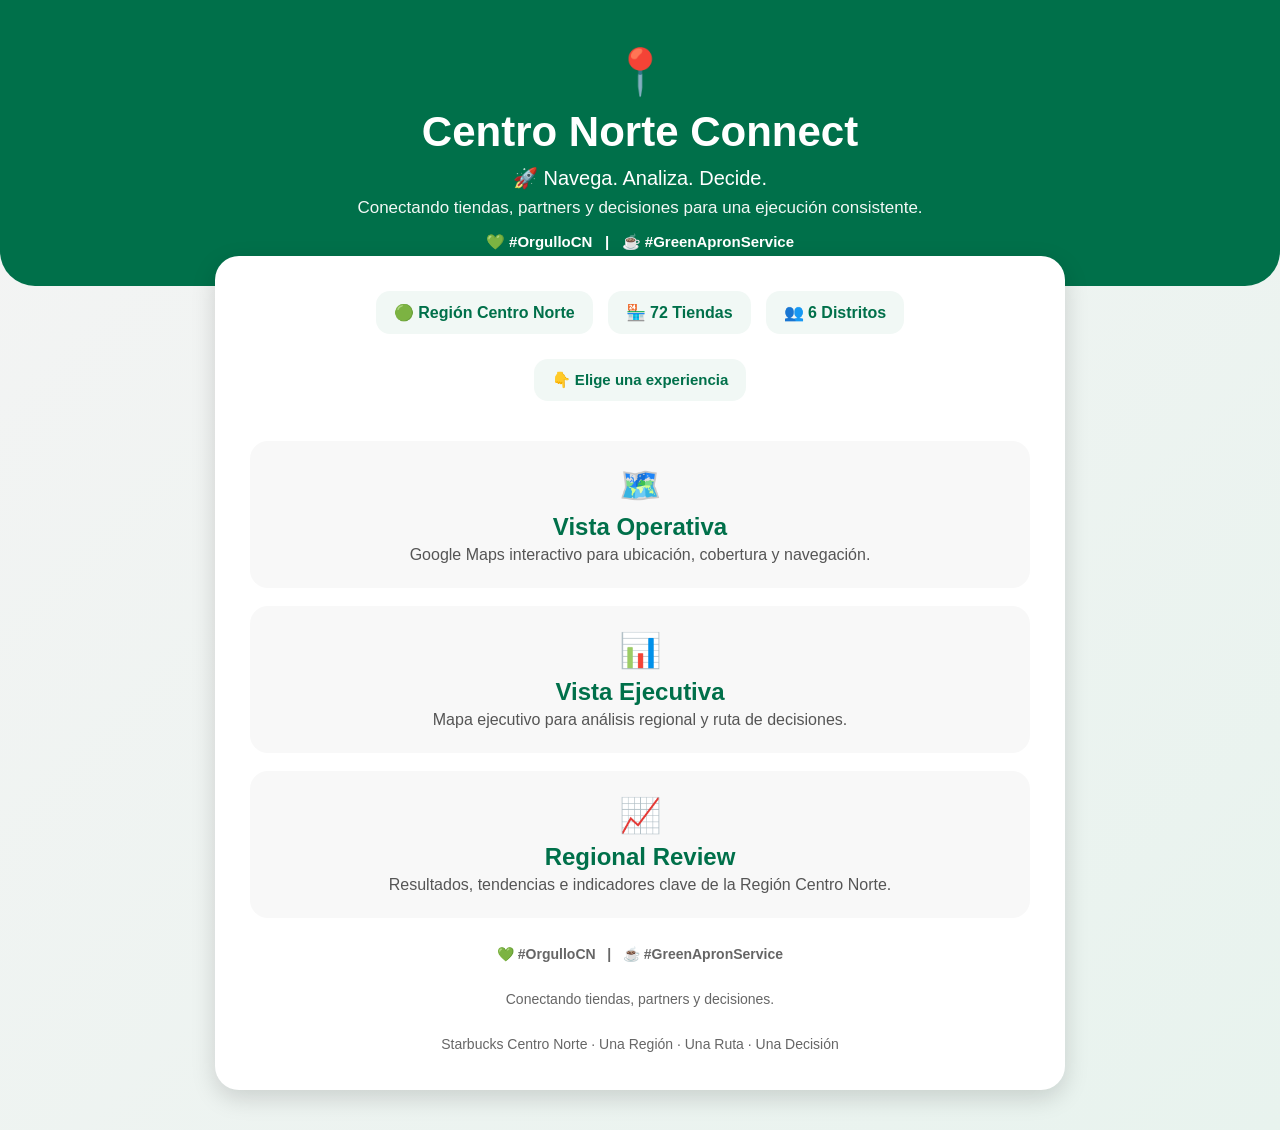
==== index.html @ 63fa93b9 "Update index.html" ====
<!DOCTYPE html>
<html lang="es">
<head>
<meta charset="utf-8">
<meta name="viewport" content="width=device-width, initial-scale=1">

<title>Centro Norte Connect</title>

<link rel="icon" type="image/png" href="icono-centro-norte.png">
<link rel="apple-touch-icon" href="icono-centro-norte.png">
<link rel="manifest" href="manifest.json">

<meta name="theme-color" content="#00704A">
<meta name="application-name" content="Centro Norte Connect">
<meta name="apple-mobile-web-app-capable" content="yes">
<meta name="apple-mobile-web-app-title" content="Centro Norte Connect">
<meta name="apple-mobile-web-app-status-bar-style" content="default">
<meta name="mobile-web-app-capable" content="yes">
<meta name="description" content="Centro Norte Connect: acceso rápido a vista operativa y ejecutiva de la Región Centro Norte.">

<style>
body{
    margin:0;
    font-family: Arial, sans-serif;
    background:linear-gradient(135deg,#f4f4f4,#e8f3ee);
    text-align:center;
    color:#1e1e1e;
}

.hero{
    background:#00704A;
    color:white;
    padding:45px 20px 35px;
    border-bottom-left-radius:35px;
    border-bottom-right-radius:35px;
}

.hero h1{
    font-size:42px;
    margin:10px 0;
}

.hero p{
    font-size:20px;
    margin:8px 0;
}

.tagline{
    font-size:17px;
    opacity:.95;
}

.hashtags{
    margin-top:15px;
    font-size:15px;
    font-weight:bold;
}

.container{
    max-width:850px;
    margin:-30px auto 40px;
    padding:0 20px;
}

.card{
    background:white;
    padding:35px;
    border-radius:24px;
    box-shadow:0 8px 25px rgba(0,0,0,.15);
}

.kpis{
    display:flex;
    justify-content:center;
    gap:15px;
    flex-wrap:wrap;
    margin-bottom:25px;
}

.kpi{
    .periodo{
    display:inline-block;
    background:#eef7f3;
    color:#00704A;
    padding:10px 20px;
    border-radius:20px;
    margin:10px 0 25px;
    font-size:14px;
    font-weight:600;
    border:1px solid #d7ebe2;
}
    background:#f1f8f5;
    color:#00704A;
    padding:12px 18px;
    border-radius:14px;
    font-weight:bold;
}

.instruccion{
    background:#f1f8f5;
    color:#00704A;
    padding:12px 18px;
    border-radius:14px;
    margin-bottom:22px;
    font-size:15px;
    font-weight:600;
    display:inline-block;
}

.option{
    display:block;
    text-decoration:none;
    color:#1e1e1e;
    background:#f8f8f8;
    margin:18px 0;
    padding:22px;
    border-radius:18px;
    border:2px solid transparent;
    transition:.2s;
}

.option:hover{
    border-color:#00704A;
    transform:scale(1.02);
}

.icon{
    font-size:34px;
}

.option h2{
    margin:8px 0 5px;
    color:#00704A;
    font-size:24px;
}

.option p{
    margin:0;
    font-size:16px;
    color:#555;
}

.footer{
    margin-top:25px;
    font-size:14px;
    color:#666;
    line-height:1.6;
}

@media(max-width:600px){

    .hero h1{
        font-size:32px;
    }

    .card{
        padding:25px 18px;
    }

    .instruccion{
        font-size:14px;
    }

}
</style>
</head>

<body>

<div class="hero">

    <div style="font-size:45px;">📍</div>

    <h1>Centro Norte Connect</h1>

    <p>🚀 Navega. Analiza. Decide.</p>

    <div class="tagline">
        Conectando tiendas, partners y decisiones para una ejecución consistente.
    </div>

    <div class="hashtags">
        💚 #OrgulloCN &nbsp;&nbsp;|&nbsp;&nbsp; ☕ #GreenApronService
    </div>

</div>

<div class="container">

    <div class="card">

        <div class="kpis">
            <div class="kpi">🟢 Región Centro Norte</div>
            <div class="kpi">🏪 72 Tiendas</div>
            <div class="kpi">👥 6 Distritos</div>
        </div>

        <div class="instruccion">
            👇 Elige una experiencia
        </div>

        <a class="option"
           href="https://www.google.com/maps/d/viewer?mid=1qJtSehevuovcJfWayveTAnfQ9rFEdVM&ll=19.55483070376722%2C-99.17139930825385&z=11">

            <div class="icon">🗺️</div>

            <h2>Vista Operativa</h2>

            <p>
                Google Maps interactivo para ubicación, cobertura y navegación.
            </p>

        </a>

        <a class="option"
           href="https://enriquecesar.github.io/Mapa_CentroNorte/">

            <div class="icon">📊</div>

            <h2>Vista Ejecutiva</h2>

            <p>
                Mapa ejecutivo para análisis regional y ruta de decisiones.
            </p>

        </a>
 <a class="option"
    href="regional-review.html">

        <div class="icon">📈</div>

        <h2>Regional Review</h2>

        <p>
            Resultados, tendencias e indicadores clave de la Región Centro Norte.
        </p>

    </a>
        <div class="footer">

            <strong>
                💚 #OrgulloCN &nbsp;&nbsp;|&nbsp;&nbsp; ☕ #GreenApronService
            </strong>

            <br><br>

            Conectando tiendas, partners y decisiones.

            <br><br>

            Starbucks Centro Norte · Una Región · Una Ruta · Una Decisión

        </div>

    </div>

</div>

</body>
</html>
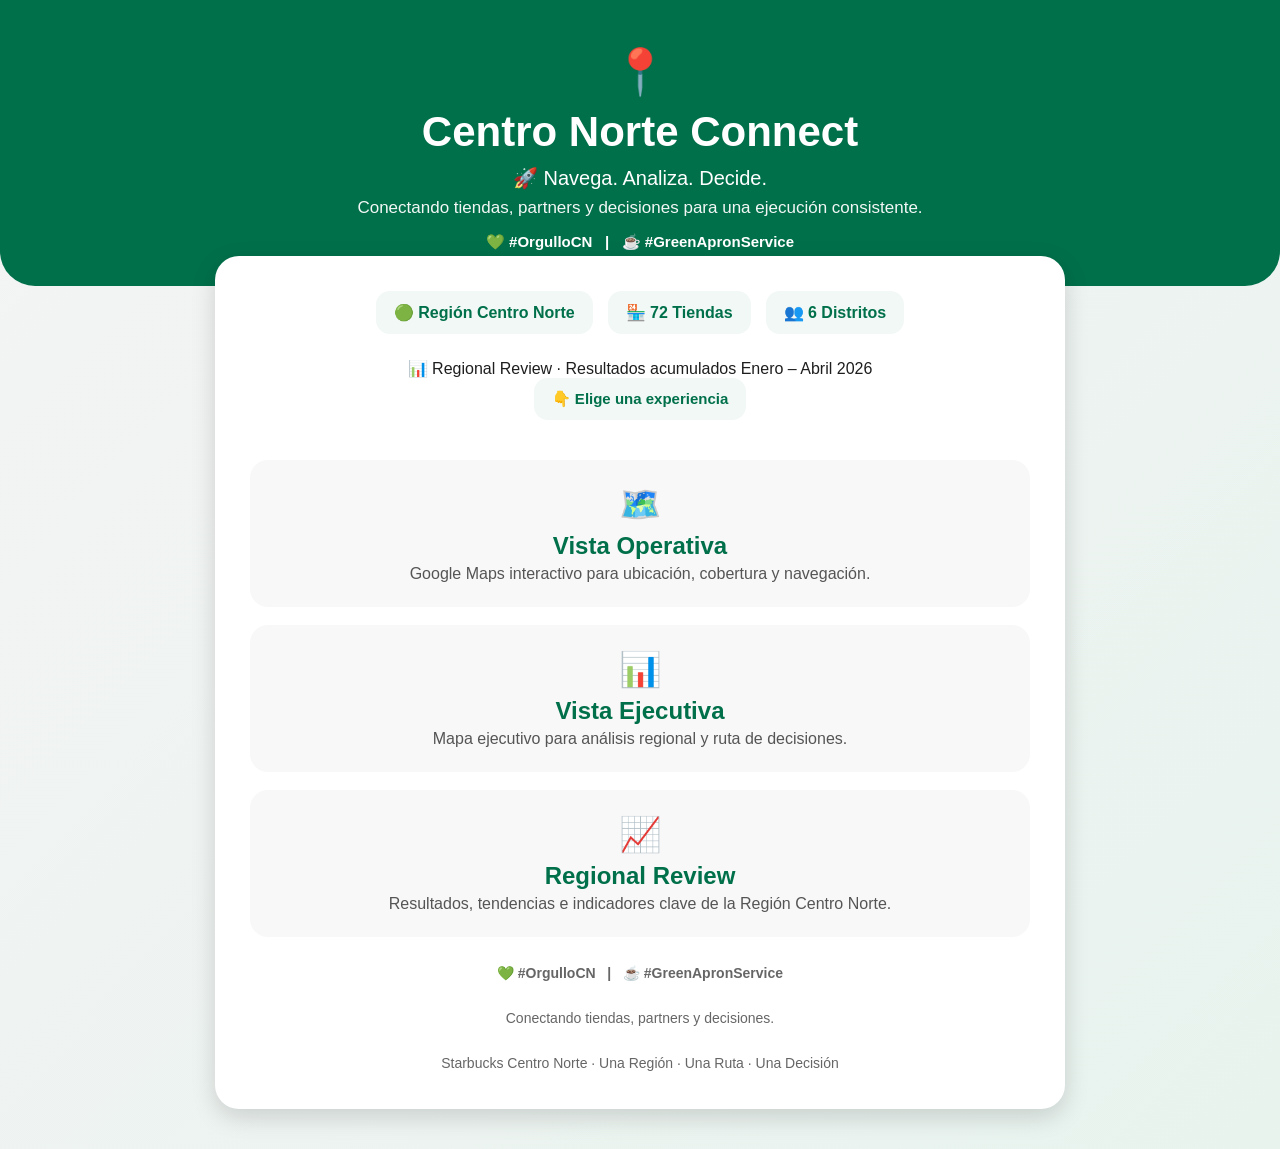
==== commit 20d60986: "Refactor index.html structure and styles" ====
--- a/index.html
+++ b/index.html
@@ -194,7 +194,11 @@
             <div class="kpi">🏪 72 Tiendas</div>
             <div class="kpi">👥 6 Distritos</div>
         </div>
-
+<div class="periodo">
+    📊 Regional Review · Resultados acumulados Enero – Abril 2026
+</div>
+
+<div class="grid">
         <div class="instruccion">
             👇 Elige una experiencia
         </div>
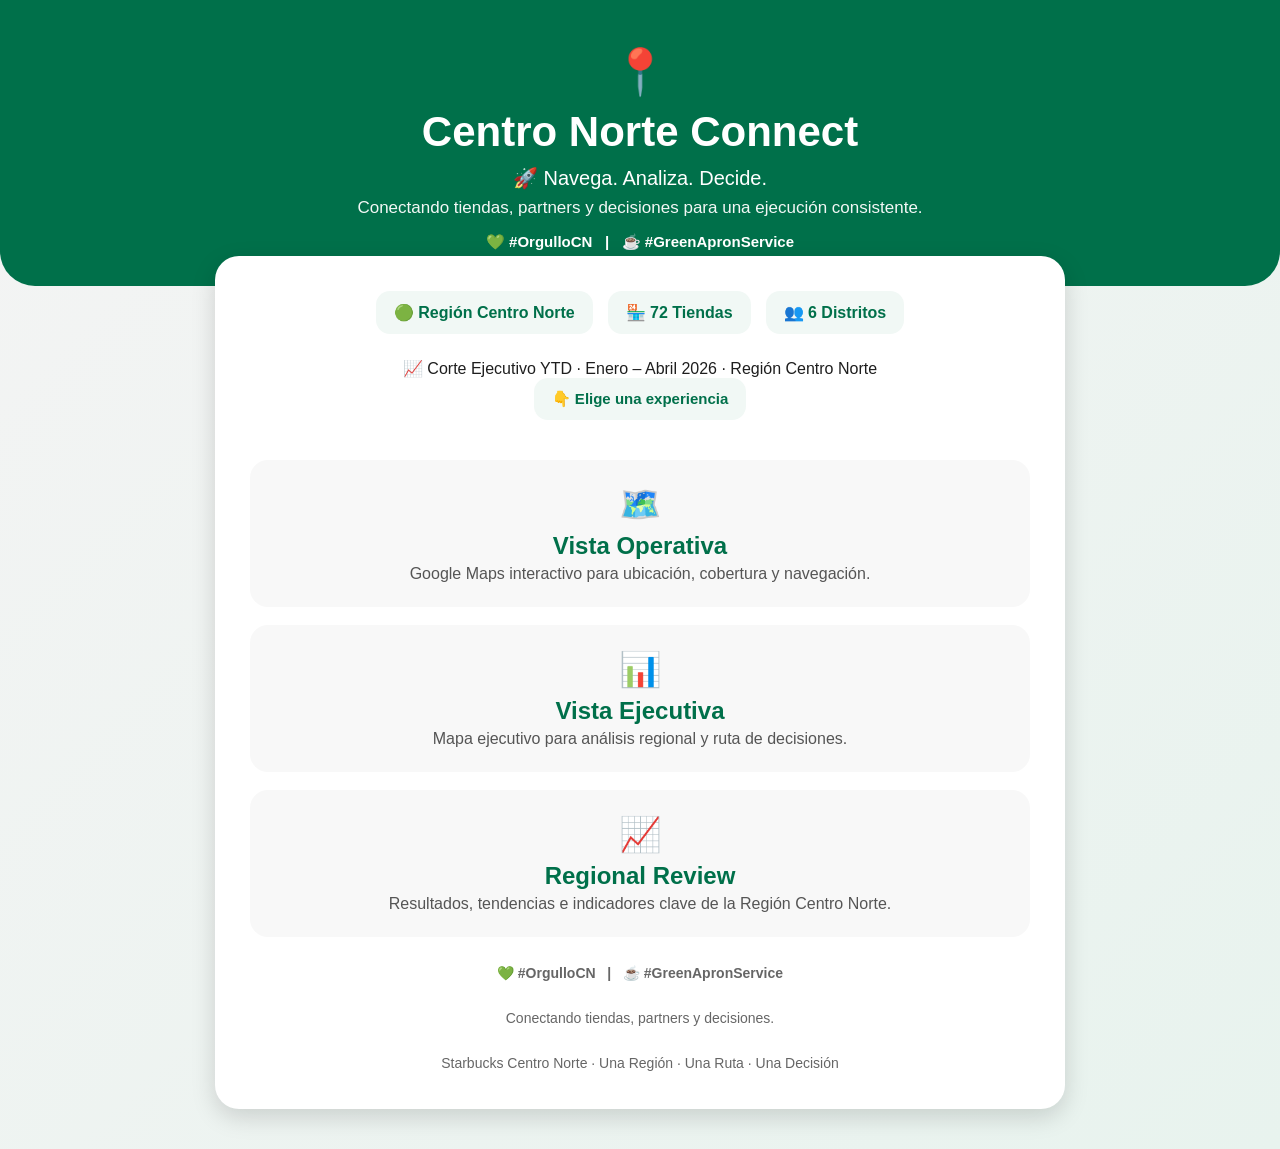
==== commit 582cc6ed: "Update index.html" ====
--- a/index.html
+++ b/index.html
@@ -195,7 +195,7 @@
             <div class="kpi">👥 6 Distritos</div>
         </div>
 <div class="periodo">
-    📊 Regional Review · Resultados acumulados Enero – Abril 2026
+📈 Corte Ejecutivo YTD · Enero – Abril 2026 · Región Centro Norte
 </div>
 
 <div class="grid">
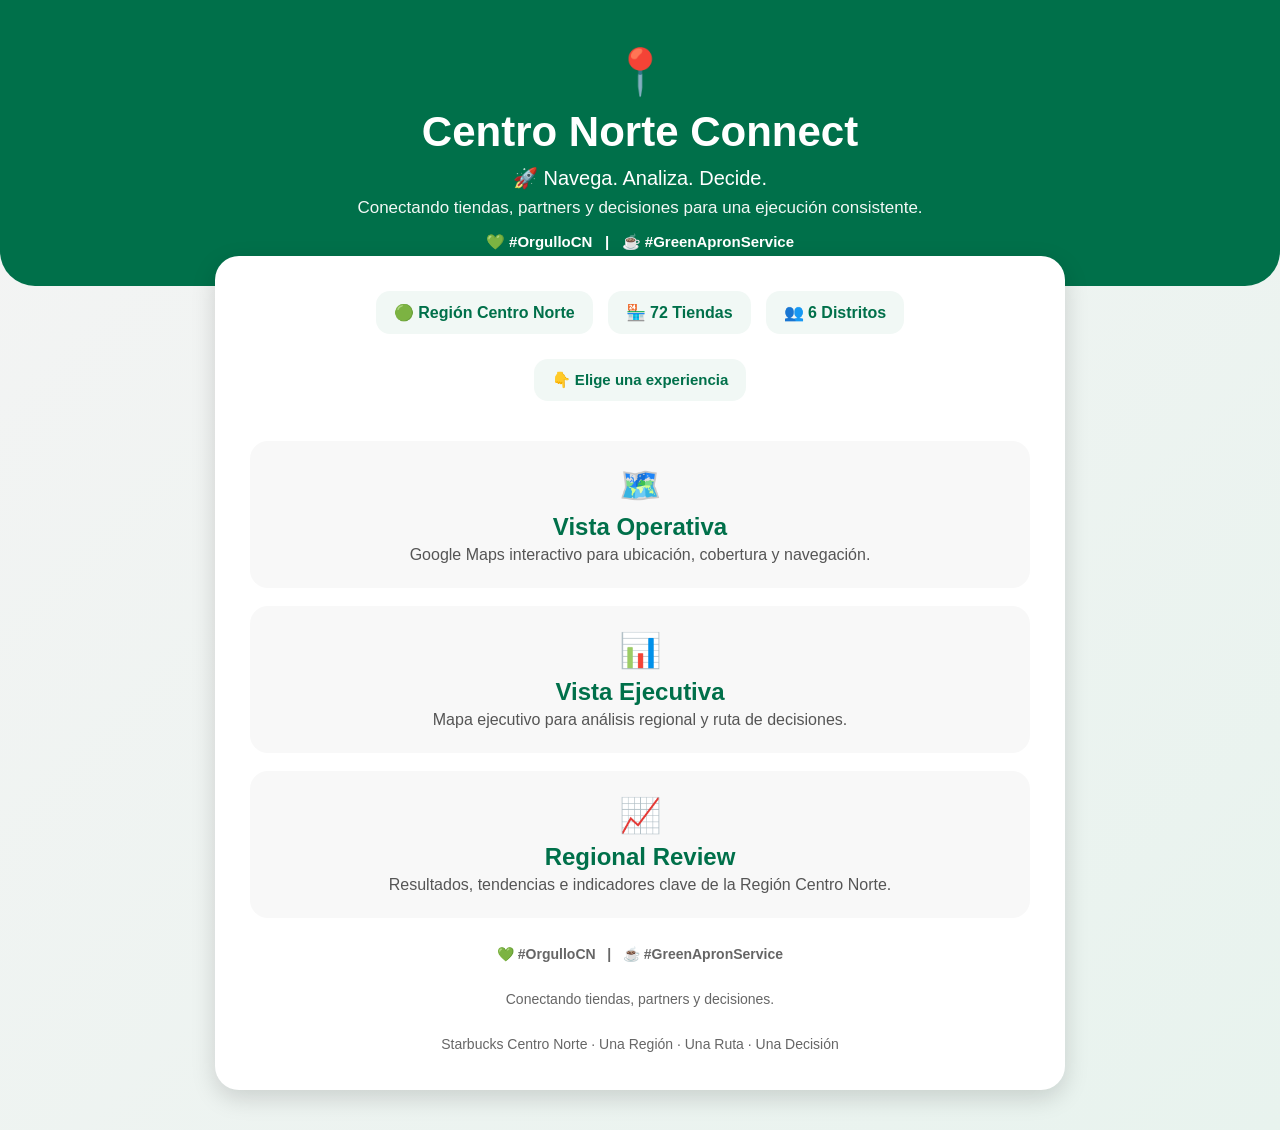
==== commit 7c457026: "Refactor index.html structure and styles" ====
--- a/index.html
+++ b/index.html
@@ -78,17 +78,6 @@
 }
 
 .kpi{
-    .periodo{
-    display:inline-block;
-    background:#eef7f3;
-    color:#00704A;
-    padding:10px 20px;
-    border-radius:20px;
-    margin:10px 0 25px;
-    font-size:14px;
-    font-weight:600;
-    border:1px solid #d7ebe2;
-}
     background:#f1f8f5;
     color:#00704A;
     padding:12px 18px;
@@ -194,11 +183,7 @@
             <div class="kpi">🏪 72 Tiendas</div>
             <div class="kpi">👥 6 Distritos</div>
         </div>
-<div class="periodo">
-📈 Corte Ejecutivo YTD · Enero – Abril 2026 · Región Centro Norte
-</div>
-
-<div class="grid">
+
         <div class="instruccion">
             👇 Elige una experiencia
         </div>
@@ -228,18 +213,20 @@
             </p>
 
         </a>
- <a class="option"
-    href="regional-review.html">
-
-        <div class="icon">📈</div>
-
-        <h2>Regional Review</h2>
-
-        <p>
-            Resultados, tendencias e indicadores clave de la Región Centro Norte.
-        </p>
-
-    </a>
+
+        <a class="option"
+           href="regional-review.html">
+
+            <div class="icon">📈</div>
+
+            <h2>Regional Review</h2>
+
+            <p>
+                Resultados, tendencias e indicadores clave de la Región Centro Norte.
+            </p>
+
+        </a>
+
         <div class="footer">
 
             <strong>
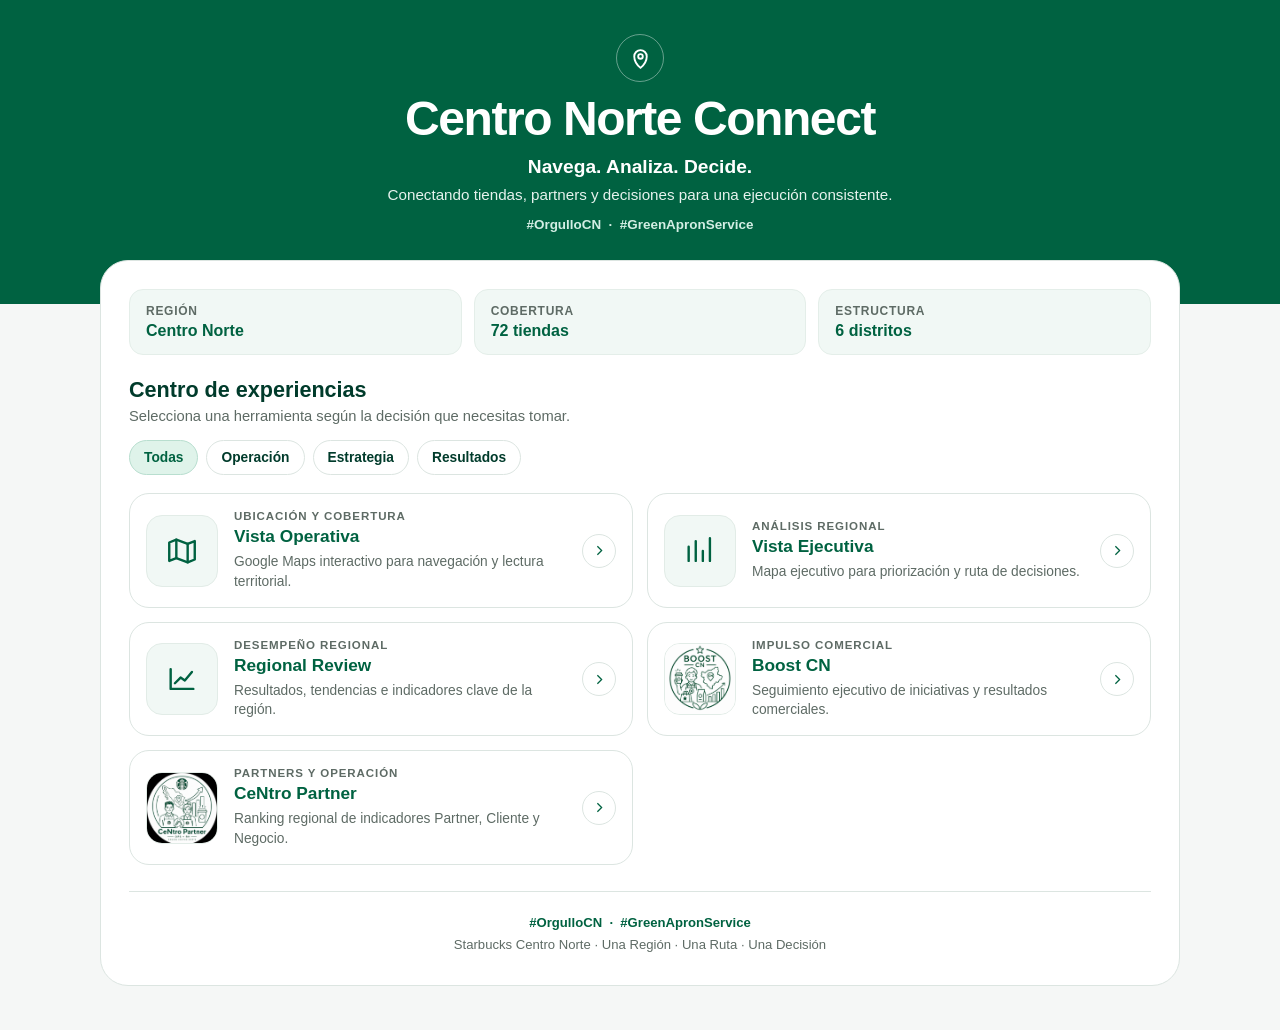
==== commit 7c6a3407: "Add files via upload" ====
--- a/index.html
+++ b/index.html
@@ -1,251 +1,199 @@
-<!DOCTYPE html>
-<html lang="es">
-<head>
-<meta charset="utf-8">
-<meta name="viewport" content="width=device-width, initial-scale=1">
-
-<title>Centro Norte Connect</title>
-
-<link rel="icon" type="image/png" href="icono-centro-norte.png">
-<link rel="apple-touch-icon" href="icono-centro-norte.png">
-<link rel="manifest" href="manifest.json">
-
-<meta name="theme-color" content="#00704A">
-<meta name="application-name" content="Centro Norte Connect">
-<meta name="apple-mobile-web-app-capable" content="yes">
-<meta name="apple-mobile-web-app-title" content="Centro Norte Connect">
-<meta name="apple-mobile-web-app-status-bar-style" content="default">
-<meta name="mobile-web-app-capable" content="yes">
-<meta name="description" content="Centro Norte Connect: acceso rápido a vista operativa y ejecutiva de la Región Centro Norte.">
-
-<style>
-body{
-    margin:0;
-    font-family: Arial, sans-serif;
-    background:linear-gradient(135deg,#f4f4f4,#e8f3ee);
-    text-align:center;
-    color:#1e1e1e;
-}
-
-.hero{
-    background:#00704A;
-    color:white;
-    padding:45px 20px 35px;
-    border-bottom-left-radius:35px;
-    border-bottom-right-radius:35px;
-}
-
-.hero h1{
-    font-size:42px;
-    margin:10px 0;
-}
-
-.hero p{
-    font-size:20px;
-    margin:8px 0;
-}
-
-.tagline{
-    font-size:17px;
-    opacity:.95;
-}
-
-.hashtags{
-    margin-top:15px;
-    font-size:15px;
-    font-weight:bold;
-}
-
-.container{
-    max-width:850px;
-    margin:-30px auto 40px;
-    padding:0 20px;
-}
-
-.card{
-    background:white;
-    padding:35px;
-    border-radius:24px;
-    box-shadow:0 8px 25px rgba(0,0,0,.15);
-}
-
-.kpis{
-    display:flex;
-    justify-content:center;
-    gap:15px;
-    flex-wrap:wrap;
-    margin-bottom:25px;
-}
-
-.kpi{
-    background:#f1f8f5;
-    color:#00704A;
-    padding:12px 18px;
-    border-radius:14px;
-    font-weight:bold;
-}
-
-.instruccion{
-    background:#f1f8f5;
-    color:#00704A;
-    padding:12px 18px;
-    border-radius:14px;
-    margin-bottom:22px;
-    font-size:15px;
-    font-weight:600;
-    display:inline-block;
-}
-
-.option{
-    display:block;
-    text-decoration:none;
-    color:#1e1e1e;
-    background:#f8f8f8;
-    margin:18px 0;
-    padding:22px;
-    border-radius:18px;
-    border:2px solid transparent;
-    transition:.2s;
-}
-
-.option:hover{
-    border-color:#00704A;
-    transform:scale(1.02);
-}
-
-.icon{
-    font-size:34px;
-}
-
-.option h2{
-    margin:8px 0 5px;
-    color:#00704A;
-    font-size:24px;
-}
-
-.option p{
-    margin:0;
-    font-size:16px;
-    color:#555;
-}
-
-.footer{
-    margin-top:25px;
-    font-size:14px;
-    color:#666;
-    line-height:1.6;
-}
-
-@media(max-width:600px){
-
-    .hero h1{
-        font-size:32px;
-    }
-
-    .card{
-        padding:25px 18px;
-    }
-
-    .instruccion{
-        font-size:14px;
-    }
-
-}
-</style>
-</head>
-
-<body>
-
-<div class="hero">
-
-    <div style="font-size:45px;">📍</div>
-
-    <h1>Centro Norte Connect</h1>
-
-    <p>🚀 Navega. Analiza. Decide.</p>
-
-    <div class="tagline">
-        Conectando tiendas, partners y decisiones para una ejecución consistente.
-    </div>
-
-    <div class="hashtags">
-        💚 #OrgulloCN &nbsp;&nbsp;|&nbsp;&nbsp; ☕ #GreenApronService
-    </div>
-
-</div>
-
-<div class="container">
-
-    <div class="card">
-
-        <div class="kpis">
-            <div class="kpi">🟢 Región Centro Norte</div>
-            <div class="kpi">🏪 72 Tiendas</div>
-            <div class="kpi">👥 6 Distritos</div>
-        </div>
-
-        <div class="instruccion">
-            👇 Elige una experiencia
-        </div>
-
-        <a class="option"
-           href="https://www.google.com/maps/d/viewer?mid=1qJtSehevuovcJfWayveTAnfQ9rFEdVM&ll=19.55483070376722%2C-99.17139930825385&z=11">
-
-            <div class="icon">🗺️</div>
-
-            <h2>Vista Operativa</h2>
-
-            <p>
-                Google Maps interactivo para ubicación, cobertura y navegación.
-            </p>
-
-        </a>
-
-        <a class="option"
-           href="https://enriquecesar.github.io/Mapa_CentroNorte/">
-
-            <div class="icon">📊</div>
-
-            <h2>Vista Ejecutiva</h2>
-
-            <p>
-                Mapa ejecutivo para análisis regional y ruta de decisiones.
-            </p>
-
-        </a>
-
-        <a class="option"
-           href="regional-review.html">
-
-            <div class="icon">📈</div>
-
-            <h2>Regional Review</h2>
-
-            <p>
-                Resultados, tendencias e indicadores clave de la Región Centro Norte.
-            </p>
-
-        </a>
-
-        <div class="footer">
-
-            <strong>
-                💚 #OrgulloCN &nbsp;&nbsp;|&nbsp;&nbsp; ☕ #GreenApronService
-            </strong>
-
-            <br><br>
-
-            Conectando tiendas, partners y decisiones.
-
-            <br><br>
-
-            Starbucks Centro Norte · Una Región · Una Ruta · Una Decisión
-
-        </div>
-
-    </div>
-
-</div>
-
-</body>
-</html>
+<!DOCTYPE html>
+<html lang="es">
+<head>
+<meta charset="utf-8">
+<meta name="viewport" content="width=device-width, initial-scale=1">
+<title>Centro Norte Connect</title>
+<link rel="icon" type="image/png" href="icono-centro-norte.png">
+<link rel="apple-touch-icon" href="icono-centro-norte.png">
+<link rel="manifest" href="manifest.json">
+<meta name="theme-color" content="#006241">
+<meta name="application-name" content="Centro Norte Connect">
+<meta name="apple-mobile-web-app-capable" content="yes">
+<meta name="apple-mobile-web-app-title" content="Centro Norte Connect">
+<meta name="apple-mobile-web-app-status-bar-style" content="default">
+<meta name="mobile-web-app-capable" content="yes">
+<meta name="description" content="Centro Norte Connect: acceso ejecutivo a herramientas operativas, regionales y de partners de la Región Centro Norte.">
+<style>
+:root{
+  --green:#006241;
+  --green-dark:#003b2b;
+  --green-soft:#dff3ea;
+  --green-pale:#f1f8f5;
+  --white:#ffffff;
+  --surface:#f5f7f6;
+  --line:#dce5e1;
+  --text:#17211d;
+  --muted:#5e6b65;
+  --radius-xl:28px;
+  --radius-lg:20px;
+  --radius-md:14px;
+}
+*{box-sizing:border-box}
+html{scroll-behavior:smooth}
+body{
+  margin:0;
+  font-family:Inter,"Segoe UI",Aptos,Arial,sans-serif;
+  background:var(--surface);
+  color:var(--text);
+}
+a{color:inherit}
+.hero{
+  background:var(--green);
+  color:var(--white);
+  padding:34px 20px 72px;
+  text-align:center;
+}
+.hero-mark{
+  width:48px;height:48px;margin:0 auto 12px;
+  display:grid;place-items:center;
+  border:1px solid rgba(255,255,255,.4);
+  border-radius:50%;
+}
+.hero-mark svg{width:25px;height:25px;fill:none;stroke:currentColor;stroke-width:1.8}
+.hero h1{font-size:clamp(2rem,5vw,3rem);line-height:1.05;margin:0 0 12px;letter-spacing:-.03em}
+.hero .lead{font-size:clamp(1rem,2.5vw,1.2rem);margin:0 0 8px;font-weight:700}
+.hero .tagline{font-size:.95rem;max-width:720px;margin:0 auto;color:#e6f3ee}
+.hero .hashtags{margin-top:14px;font-size:.84rem;font-weight:700;color:#d3eee4}
+.shell{max-width:1120px;margin:-44px auto 44px;padding:0 20px}
+.panel{
+  background:var(--white);
+  border:1px solid var(--line);
+  border-radius:var(--radius-xl);
+  padding:28px;
+}
+.summary{display:grid;grid-template-columns:repeat(3,minmax(0,1fr));gap:12px;margin-bottom:22px}
+.summary-item{background:var(--green-pale);border:1px solid #e4eee9;border-radius:var(--radius-md);padding:14px 16px;text-align:left}
+.summary-label{display:block;color:var(--muted);font-size:.75rem;font-weight:700;text-transform:uppercase;letter-spacing:.06em;margin-bottom:4px}
+.summary-value{color:var(--green);font-size:1rem;font-weight:800}
+.menu-header{display:flex;align-items:flex-end;justify-content:space-between;gap:18px;margin:10px 0 16px}
+.menu-header h2{margin:0;color:var(--green-dark);font-size:1.35rem}
+.menu-header p{margin:5px 0 0;color:var(--muted);font-size:.92rem}
+.filter-menu{display:flex;gap:8px;flex-wrap:wrap;margin-bottom:18px}
+.filter-button{
+  appearance:none;border:1px solid var(--line);background:var(--white);color:var(--green-dark);
+  border-radius:999px;padding:9px 14px;font:inherit;font-size:.86rem;font-weight:750;cursor:pointer;
+}
+.filter-button:hover,.filter-button:focus-visible{border-color:var(--green);outline:none}
+.filter-button[aria-pressed="true"]{background:var(--green-soft);border-color:#b8decf;color:var(--green)}
+.grid{display:grid;grid-template-columns:repeat(2,minmax(0,1fr));gap:14px}
+.option{
+  display:grid;grid-template-columns:72px 1fr auto;align-items:center;gap:16px;
+  text-decoration:none;background:var(--white);border:1px solid var(--line);border-radius:var(--radius-lg);
+  padding:16px;min-height:112px;transition:border-color .18s ease,background-color .18s ease,transform .18s ease;
+}
+.option:hover,.option:focus-visible{border-color:var(--green);background:#fbfdfc;transform:translateY(-2px);outline:none}
+.option[hidden]{display:none}
+.option-visual{width:72px;height:72px;border-radius:16px;background:var(--green-pale);border:1px solid #e2ece7;display:grid;place-items:center;overflow:hidden}
+.option-visual img{width:100%;height:100%;object-fit:cover}
+.option-visual svg{width:34px;height:34px;fill:none;stroke:var(--green);stroke-width:1.7;stroke-linecap:round;stroke-linejoin:round}
+.option-content{text-align:left;min-width:0}
+.option-eyebrow{display:block;color:var(--muted);font-size:.72rem;font-weight:800;text-transform:uppercase;letter-spacing:.08em;margin-bottom:4px}
+.option h3{margin:0 0 5px;color:var(--green);font-size:1.08rem}
+.option p{margin:0;color:var(--muted);font-size:.86rem;line-height:1.4}
+.option-arrow{width:34px;height:34px;border-radius:50%;border:1px solid var(--line);display:grid;place-items:center;color:var(--green)}
+.option-arrow svg{width:17px;height:17px;fill:none;stroke:currentColor;stroke-width:1.8}
+.footer{margin-top:26px;padding-top:20px;border-top:1px solid var(--line);text-align:center;color:var(--muted);font-size:.82rem;line-height:1.7}
+.footer strong{color:var(--green)}
+@media(max-width:760px){
+  .hero{padding:28px 18px 66px}
+  .shell{padding:0 12px}
+  .panel{padding:20px;border-radius:22px}
+  .summary{grid-template-columns:1fr}
+  .grid{grid-template-columns:1fr}
+  .menu-header{align-items:flex-start;flex-direction:column}
+}
+@media(max-width:440px){
+  .option{grid-template-columns:58px 1fr auto;padding:13px;gap:12px}
+  .option-visual{width:58px;height:58px;border-radius:13px}
+  .option p{font-size:.8rem}
+}
+@media(prefers-reduced-motion:reduce){*{scroll-behavior:auto}.option{transition:none}}
+</style>
+</head>
+<body>
+<header class="hero">
+  <div class="hero-mark" aria-hidden="true">
+    <svg viewBox="0 0 24 24"><path d="M12 21s6-5.1 6-11a6 6 0 1 0-12 0c0 5.9 6 11 6 11Z"/><circle cx="12" cy="10" r="2.2"/></svg>
+  </div>
+  <h1>Centro Norte Connect</h1>
+  <p class="lead">Navega. Analiza. Decide.</p>
+  <p class="tagline">Conectando tiendas, partners y decisiones para una ejecución consistente.</p>
+  <div class="hashtags">#OrgulloCN &nbsp;·&nbsp; #GreenApronService</div>
+</header>
+
+<main class="shell">
+  <section class="panel" aria-labelledby="menu-title">
+    <div class="summary" aria-label="Resumen regional">
+      <div class="summary-item"><span class="summary-label">Región</span><span class="summary-value">Centro Norte</span></div>
+      <div class="summary-item"><span class="summary-label">Cobertura</span><span class="summary-value">72 tiendas</span></div>
+      <div class="summary-item"><span class="summary-label">Estructura</span><span class="summary-value">6 distritos</span></div>
+    </div>
+
+    <div class="menu-header">
+      <div>
+        <h2 id="menu-title">Centro de experiencias</h2>
+        <p>Selecciona una herramienta según la decisión que necesitas tomar.</p>
+      </div>
+    </div>
+
+    <nav class="filter-menu" aria-label="Filtrar experiencias">
+      <button class="filter-button" type="button" data-filter="all" aria-pressed="true">Todas</button>
+      <button class="filter-button" type="button" data-filter="operacion" aria-pressed="false">Operación</button>
+      <button class="filter-button" type="button" data-filter="estrategia" aria-pressed="false">Estrategia</button>
+      <button class="filter-button" type="button" data-filter="resultados" aria-pressed="false">Resultados</button>
+    </nav>
+
+    <div class="grid" id="experience-grid">
+      <a class="option" data-category="operacion" href="https://www.google.com/maps/d/viewer?mid=1qJtSehevuovcJfWayveTAnfQ9rFEdVM&ll=19.55483070376722%2C-99.17139930825385&z=11" target="_blank" rel="noopener noreferrer">
+        <span class="option-visual" aria-hidden="true"><svg viewBox="0 0 24 24"><path d="m3 6 5-2 8 3 5-2v13l-5 2-8-3-5 2Z"/><path d="M8 4v13M16 7v13"/></svg></span>
+        <span class="option-content"><span class="option-eyebrow">Ubicación y cobertura</span><h3>Vista Operativa</h3><p>Google Maps interactivo para navegación y lectura territorial.</p></span>
+        <span class="option-arrow" aria-hidden="true"><svg viewBox="0 0 24 24"><path d="m9 18 6-6-6-6"/></svg></span>
+      </a>
+
+      <a class="option" data-category="estrategia" href="https://enriquecesar.github.io/Mapa_CentroNorte/" target="_blank" rel="noopener noreferrer">
+        <span class="option-visual" aria-hidden="true"><svg viewBox="0 0 24 24"><path d="M4 19V9m5 10V5m5 14v-7m5 7V3"/></svg></span>
+        <span class="option-content"><span class="option-eyebrow">Análisis regional</span><h3>Vista Ejecutiva</h3><p>Mapa ejecutivo para priorización y ruta de decisiones.</p></span>
+        <span class="option-arrow" aria-hidden="true"><svg viewBox="0 0 24 24"><path d="m9 18 6-6-6-6"/></svg></span>
+      </a>
+
+      <a class="option" data-category="resultados" href="regional-review.html">
+        <span class="option-visual" aria-hidden="true"><svg viewBox="0 0 24 24"><path d="M4 19V5m0 14h16"/><path d="m7 15 4-4 3 2 5-6"/></svg></span>
+        <span class="option-content"><span class="option-eyebrow">Desempeño regional</span><h3>Regional Review</h3><p>Resultados, tendencias e indicadores clave de la región.</p></span>
+        <span class="option-arrow" aria-hidden="true"><svg viewBox="0 0 24 24"><path d="m9 18 6-6-6-6"/></svg></span>
+      </a>
+
+      <a class="option" data-category="resultados" href="https://enriquecesar.github.io/Boost_CN/" target="_blank" rel="noopener noreferrer">
+        <span class="option-visual" aria-hidden="true"><img src="img/boost-cn.png" alt=""></span>
+        <span class="option-content"><span class="option-eyebrow">Impulso comercial</span><h3>Boost CN</h3><p>Seguimiento ejecutivo de iniciativas y resultados comerciales.</p></span>
+        <span class="option-arrow" aria-hidden="true"><svg viewBox="0 0 24 24"><path d="m9 18 6-6-6-6"/></svg></span>
+      </a>
+
+      <a class="option" data-category="resultados" href="https://enriquecesar.github.io/CeNtro-Partner/" target="_blank" rel="noopener noreferrer">
+        <span class="option-visual" aria-hidden="true"><img src="img/centro-partner.png" alt=""></span>
+        <span class="option-content"><span class="option-eyebrow">Partners y operación</span><h3>CeNtro Partner</h3><p>Ranking regional de indicadores Partner, Cliente y Negocio.</p></span>
+        <span class="option-arrow" aria-hidden="true"><svg viewBox="0 0 24 24"><path d="m9 18 6-6-6-6"/></svg></span>
+      </a>
+    </div>
+
+    <footer class="footer">
+      <strong>#OrgulloCN &nbsp;·&nbsp; #GreenApronService</strong><br>
+      Starbucks Centro Norte · Una Región · Una Ruta · Una Decisión
+    </footer>
+  </section>
+</main>
+<script>
+(function(){
+  const buttons=[...document.querySelectorAll('.filter-button')];
+  const options=[...document.querySelectorAll('.option[data-category]')];
+  buttons.forEach(button=>{
+    button.addEventListener('click',()=>{
+      const filter=button.dataset.filter;
+      buttons.forEach(item=>item.setAttribute('aria-pressed',String(item===button)));
+      options.forEach(option=>{ option.hidden=filter!=='all' && option.dataset.category!==filter; });
+    });
+  });
+})();
+</script>
+</body>
+</html>
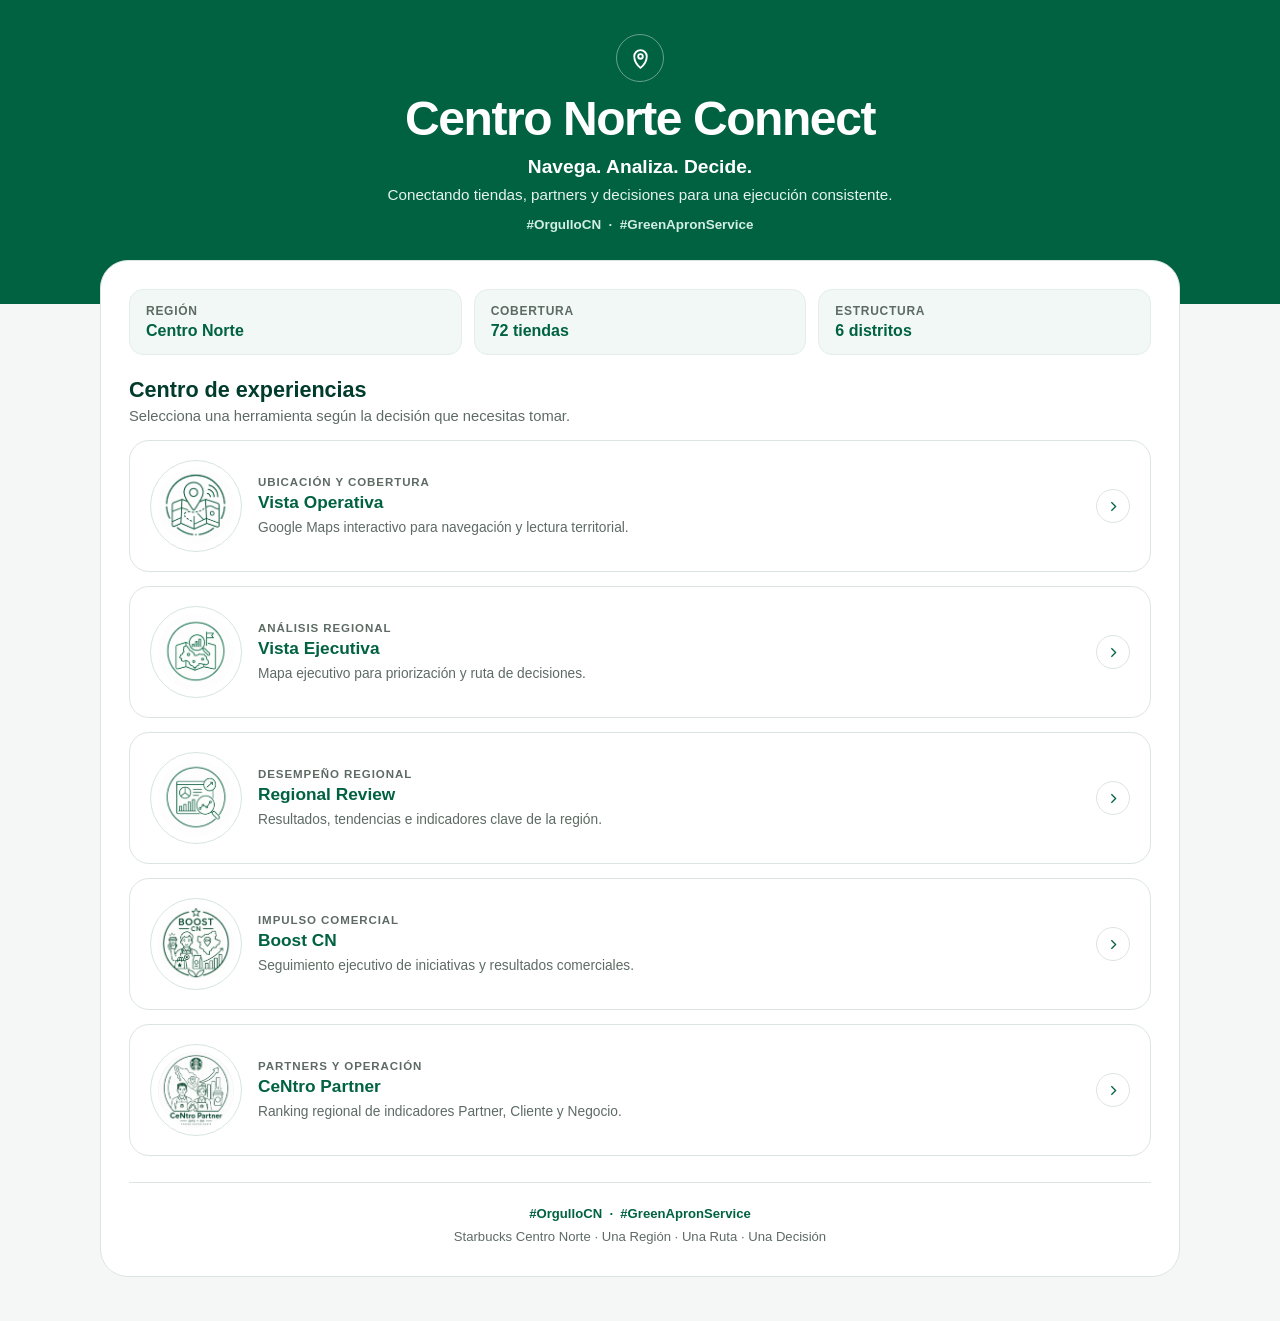
==== commit 5ee1e0a7: "Add files via upload" ====
--- a/index.html
+++ b/index.html
@@ -69,23 +69,23 @@
 .menu-header{display:flex;align-items:flex-end;justify-content:space-between;gap:18px;margin:10px 0 16px}
 .menu-header h2{margin:0;color:var(--green-dark);font-size:1.35rem}
 .menu-header p{margin:5px 0 0;color:var(--muted);font-size:.92rem}
-.filter-menu{display:flex;gap:8px;flex-wrap:wrap;margin-bottom:18px}
+.filter-menu{display:none}
 .filter-button{
   appearance:none;border:1px solid var(--line);background:var(--white);color:var(--green-dark);
   border-radius:999px;padding:9px 14px;font:inherit;font-size:.86rem;font-weight:750;cursor:pointer;
 }
 .filter-button:hover,.filter-button:focus-visible{border-color:var(--green);outline:none}
 .filter-button[aria-pressed="true"]{background:var(--green-soft);border-color:#b8decf;color:var(--green)}
-.grid{display:grid;grid-template-columns:repeat(2,minmax(0,1fr));gap:14px}
+.grid{display:grid;grid-template-columns:1fr;gap:14px}
 .option{
-  display:grid;grid-template-columns:72px 1fr auto;align-items:center;gap:16px;
+  display:grid;grid-template-columns:92px 1fr auto;align-items:center;gap:16px;
   text-decoration:none;background:var(--white);border:1px solid var(--line);border-radius:var(--radius-lg);
-  padding:16px;min-height:112px;transition:border-color .18s ease,background-color .18s ease,transform .18s ease;
+  padding:18px 20px;min-height:132px;transition:border-color .18s ease,background-color .18s ease,transform .18s ease;
 }
 .option:hover,.option:focus-visible{border-color:var(--green);background:#fbfdfc;transform:translateY(-2px);outline:none}
 .option[hidden]{display:none}
-.option-visual{width:72px;height:72px;border-radius:16px;background:var(--green-pale);border:1px solid #e2ece7;display:grid;place-items:center;overflow:hidden}
-.option-visual img{width:100%;height:100%;object-fit:cover}
+.option-visual{width:92px;height:92px;border-radius:50%;background:#fff;border:1px solid #d7e5df;display:grid;place-items:center;overflow:hidden;padding:7px}
+.option-visual img{width:100%;height:100%;object-fit:contain;border-radius:50%;background:#fff}
 .option-visual svg{width:34px;height:34px;fill:none;stroke:var(--green);stroke-width:1.7;stroke-linecap:round;stroke-linejoin:round}
 .option-content{text-align:left;min-width:0}
 .option-eyebrow{display:block;color:var(--muted);font-size:.72rem;font-weight:800;text-transform:uppercase;letter-spacing:.08em;margin-bottom:4px}
@@ -137,7 +137,7 @@
       </div>
     </div>
 
-    <nav class="filter-menu" aria-label="Filtrar experiencias">
+    <nav class="filter-menu" aria-label="Filtrar experiencias" hidden>
       <button class="filter-button" type="button" data-filter="all" aria-pressed="true">Todas</button>
       <button class="filter-button" type="button" data-filter="operacion" aria-pressed="false">Operación</button>
       <button class="filter-button" type="button" data-filter="estrategia" aria-pressed="false">Estrategia</button>
@@ -146,19 +146,19 @@
 
     <div class="grid" id="experience-grid">
       <a class="option" data-category="operacion" href="https://www.google.com/maps/d/viewer?mid=1qJtSehevuovcJfWayveTAnfQ9rFEdVM&ll=19.55483070376722%2C-99.17139930825385&z=11" target="_blank" rel="noopener noreferrer">
-        <span class="option-visual" aria-hidden="true"><svg viewBox="0 0 24 24"><path d="m3 6 5-2 8 3 5-2v13l-5 2-8-3-5 2Z"/><path d="M8 4v13M16 7v13"/></svg></span>
+        <span class="option-visual" aria-hidden="true"><img src="img/vista-operativa.jpeg" alt=""></span>
         <span class="option-content"><span class="option-eyebrow">Ubicación y cobertura</span><h3>Vista Operativa</h3><p>Google Maps interactivo para navegación y lectura territorial.</p></span>
         <span class="option-arrow" aria-hidden="true"><svg viewBox="0 0 24 24"><path d="m9 18 6-6-6-6"/></svg></span>
       </a>
 
       <a class="option" data-category="estrategia" href="https://enriquecesar.github.io/Mapa_CentroNorte/" target="_blank" rel="noopener noreferrer">
-        <span class="option-visual" aria-hidden="true"><svg viewBox="0 0 24 24"><path d="M4 19V9m5 10V5m5 14v-7m5 7V3"/></svg></span>
+        <span class="option-visual" aria-hidden="true"><img src="img/vista-ejecutiva.jpeg" alt=""></span>
         <span class="option-content"><span class="option-eyebrow">Análisis regional</span><h3>Vista Ejecutiva</h3><p>Mapa ejecutivo para priorización y ruta de decisiones.</p></span>
         <span class="option-arrow" aria-hidden="true"><svg viewBox="0 0 24 24"><path d="m9 18 6-6-6-6"/></svg></span>
       </a>
 
       <a class="option" data-category="resultados" href="regional-review.html">
-        <span class="option-visual" aria-hidden="true"><svg viewBox="0 0 24 24"><path d="M4 19V5m0 14h16"/><path d="m7 15 4-4 3 2 5-6"/></svg></span>
+        <span class="option-visual" aria-hidden="true"><img src="img/regional-review.jpeg" alt=""></span>
         <span class="option-content"><span class="option-eyebrow">Desempeño regional</span><h3>Regional Review</h3><p>Resultados, tendencias e indicadores clave de la región.</p></span>
         <span class="option-arrow" aria-hidden="true"><svg viewBox="0 0 24 24"><path d="m9 18 6-6-6-6"/></svg></span>
       </a>
@@ -170,7 +170,7 @@
       </a>
 
       <a class="option" data-category="resultados" href="https://enriquecesar.github.io/CeNtro-Partner/" target="_blank" rel="noopener noreferrer">
-        <span class="option-visual" aria-hidden="true"><img src="img/centro-partner.png" alt=""></span>
+        <span class="option-visual" aria-hidden="true"><img src="img/centro-partner-white.png" alt=""></span>
         <span class="option-content"><span class="option-eyebrow">Partners y operación</span><h3>CeNtro Partner</h3><p>Ranking regional de indicadores Partner, Cliente y Negocio.</p></span>
         <span class="option-arrow" aria-hidden="true"><svg viewBox="0 0 24 24"><path d="m9 18 6-6-6-6"/></svg></span>
       </a>
@@ -183,17 +183,7 @@
   </section>
 </main>
 <script>
-(function(){
-  const buttons=[...document.querySelectorAll('.filter-button')];
-  const options=[...document.querySelectorAll('.option[data-category]')];
-  buttons.forEach(button=>{
-    button.addEventListener('click',()=>{
-      const filter=button.dataset.filter;
-      buttons.forEach(item=>item.setAttribute('aria-pressed',String(item===button)));
-      options.forEach(option=>{ option.hidden=filter!=='all' && option.dataset.category!==filter; });
-    });
-  });
-})();
+// Menú de experiencias sin filtros visibles.
 </script>
 </body>
 </html>
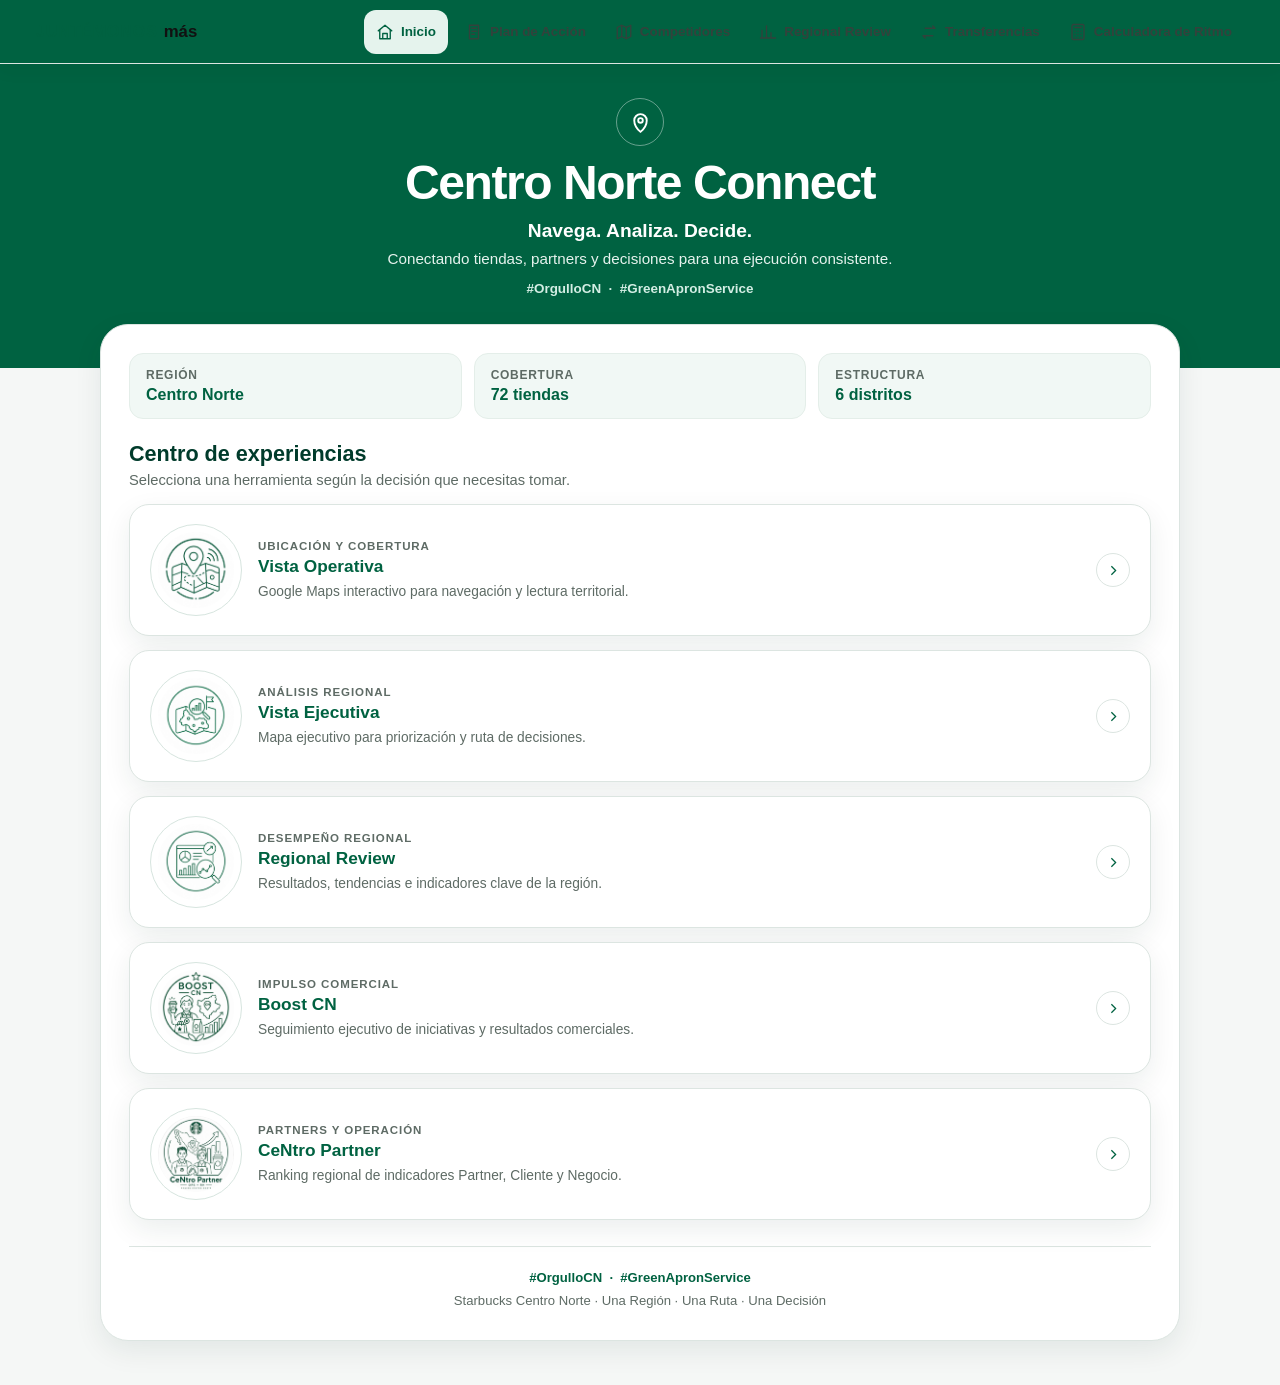
==== commit f55a7427: "Add files via upload" ====
--- a/index.html
+++ b/index.html
@@ -7,6 +7,7 @@
 <link rel="icon" type="image/png" href="icono-centro-norte.png">
 <link rel="apple-touch-icon" href="icono-centro-norte.png">
 <link rel="manifest" href="manifest.json">
+<link rel="stylesheet" href="app.css">
 <meta name="theme-color" content="#006241">
 <meta name="application-name" content="Centro Norte Connect">
 <meta name="apple-mobile-web-app-capable" content="yes">
@@ -185,5 +186,6 @@
 <script>
 // Menú de experiencias sin filtros visibles.
 </script>
+<script src="app.js" defer></script>
 </body>
 </html>
--- a/app.css
+++ b/app.css
@@ -0,0 +1,14 @@
+:root{--cn-green:#006241;--cn-ink:#17211d;--cn-muted:#5e6b65;--cn-bg:#f5f7f6;--cn-line:#dce5e1;--cn-radius:18px;--cn-shadow:0 10px 28px rgba(0,49,35,.08)}
+html{scroll-padding-top:76px}
+body{font-family:Inter,Aptos,"Segoe UI",Arial,sans-serif!important;background-color:var(--cn-bg)!important;color:var(--cn-ink);overflow-x:hidden}
+body,header,.hero,.sidebar,.topbar,.photo-panel{background-image:none!important}.hero,header,.topbar{background-color:var(--cn-green)!important}.sidebar,.photo-panel{background-color:#003b2e!important}
+button,a,input,select{font:inherit}button,a{touch-action:manipulation}
+:focus-visible{outline:3px solid #00a862;outline-offset:3px}
+.cn-shellbar{position:sticky;top:0;z-index:10000;display:flex;align-items:center;gap:18px;min-height:64px;padding:8px clamp(14px,3vw,36px);background:rgba(255,255,255,.97);border-bottom:1px solid var(--cn-line);box-shadow:0 4px 18px rgba(0,49,35,.07);backdrop-filter:blur(12px)}
+.cn-campaign{display:inline-flex;align-items:baseline;gap:6px;white-space:nowrap;text-decoration:none}.cn-campaign strong{color:var(--cn-green);font-size:1rem;letter-spacing:.055em}.cn-campaign em{color:#111;font-size:1.05rem;font-weight:800;font-style:normal}
+.cn-nav{display:flex;align-items:center;gap:5px;margin-left:auto;overflow-x:auto;scrollbar-width:none}.cn-nav::-webkit-scrollbar{display:none}.cn-nav a{display:inline-flex;align-items:center;gap:7px;min-height:44px;padding:9px 12px;border-radius:12px;color:#33423c;text-decoration:none;font-size:.84rem;font-weight:700;white-space:nowrap}.cn-nav a:hover{background:#edf6f2;color:var(--cn-green)}.cn-nav a[aria-current="page"]{color:var(--cn-green);background:#e5f3ed}.cn-nav svg{width:18px;height:18px;fill:none;stroke:currentColor;stroke-width:1.8;stroke-linecap:round;stroke-linejoin:round;flex:none}
+.cn-network,.cn-update{position:fixed;right:18px;bottom:18px;z-index:11000;max-width:min(360px,calc(100vw - 36px));padding:12px 14px;border:1px solid var(--cn-line);border-radius:14px;background:#fff;box-shadow:var(--cn-shadow);color:var(--cn-ink);font-size:.86rem;font-weight:700}.cn-update button{margin-left:8px;border:0;border-radius:9px;padding:7px 10px;background:var(--cn-green);color:#fff;font-weight:800;cursor:pointer}.cn-network{background:#17211d;color:#fff}.cn-hidden{display:none!important}
+.panel,.section,.metric,.action-card,.person-card,.slide,.option{box-shadow:var(--cn-shadow)!important}
+@media(max-width:900px){.cn-shellbar{align-items:flex-start;flex-direction:column;gap:2px;padding:8px 12px}.cn-nav{width:100%;margin:0;padding-bottom:2px}.cn-nav a{min-height:46px}.cn-campaign{padding:2px 6px}}
+@media(max-width:560px){.cn-nav a{font-size:0;padding:10px 13px}.cn-nav a svg{width:21px;height:21px}.cn-nav a::after{font-size:.74rem}.cn-nav a[aria-current="page"]{font-size:.78rem}.cn-shellbar{min-height:108px}}
+@media(prefers-reduced-motion:reduce){html{scroll-behavior:auto!important}*,*::before,*::after{animation-duration:.01ms!important;transition-duration:.01ms!important}}
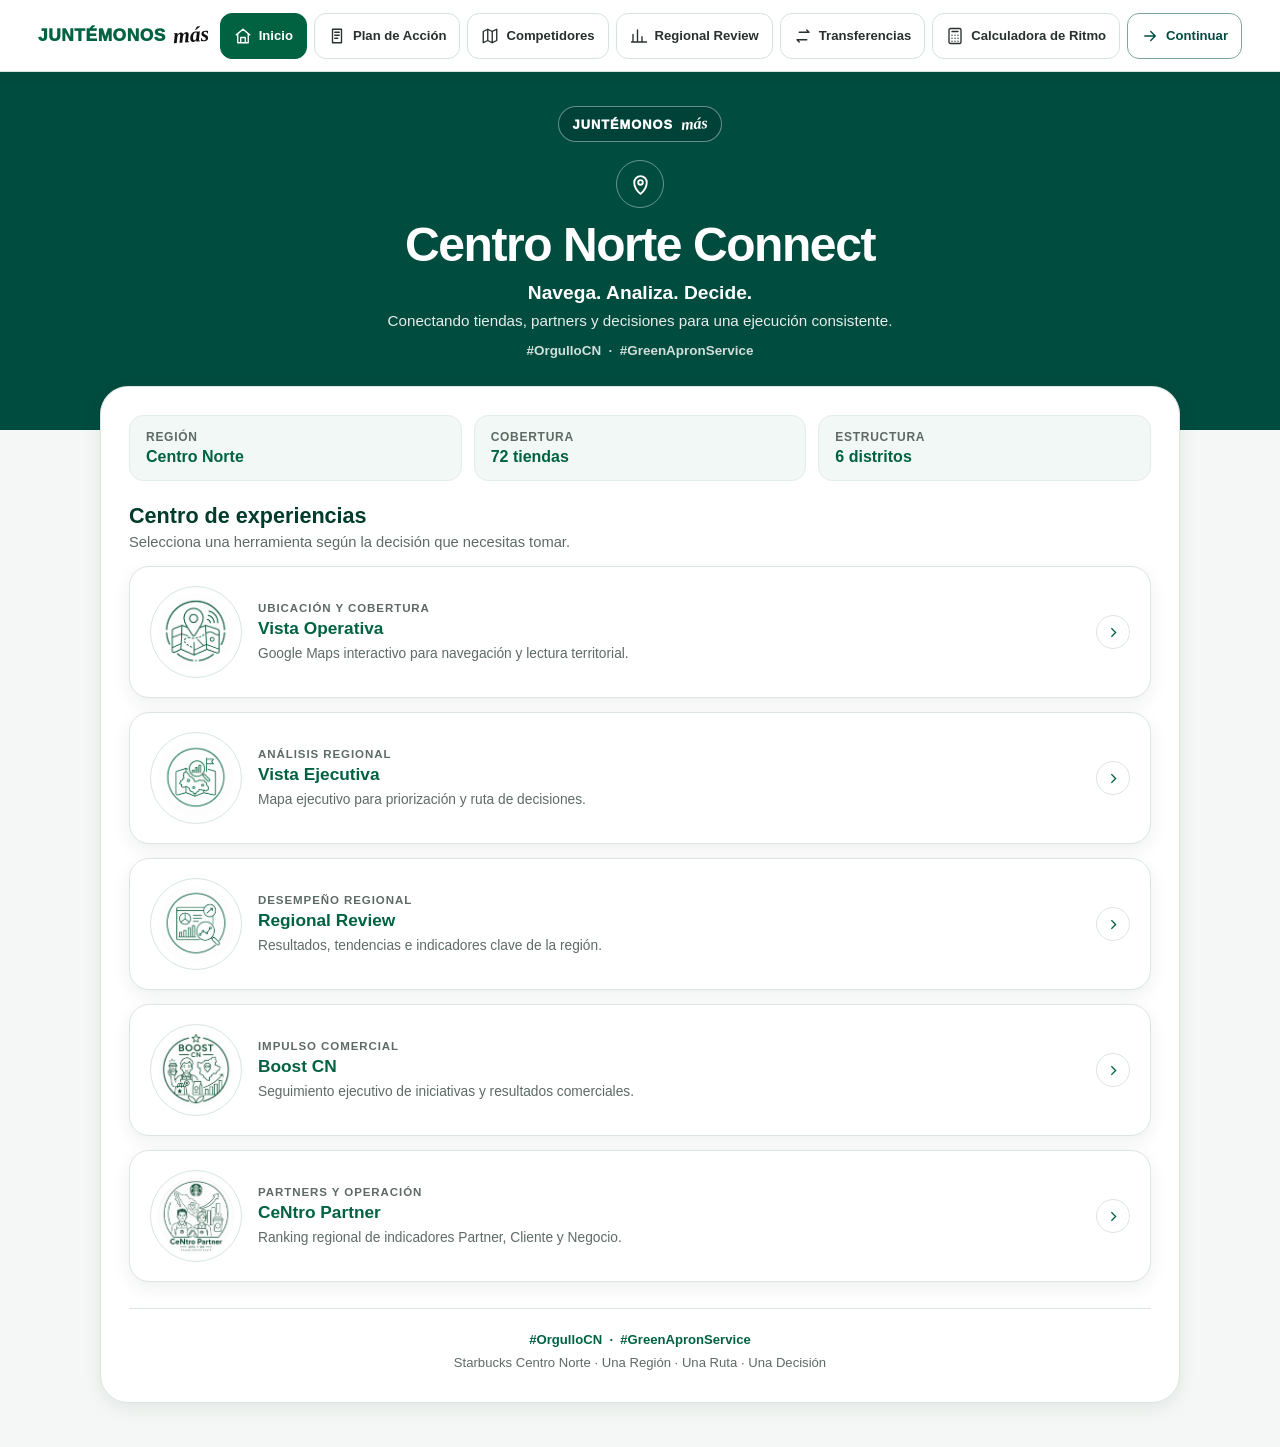
==== commit 6f42f0b0: "Add files via upload" ====
--- a/index.html
+++ b/index.html
@@ -114,6 +114,7 @@
 </head>
 <body>
 <header class="hero">
+  <div class="hero-campaign" aria-label="JUNTÉMONOS más"><strong>JUNTÉMONOS</strong><em>más</em></div>
   <div class="hero-mark" aria-hidden="true">
     <svg viewBox="0 0 24 24"><path d="M12 21s6-5.1 6-11a6 6 0 1 0-12 0c0 5.9 6 11 6 11Z"/><circle cx="12" cy="10" r="2.2"/></svg>
   </div>
--- a/app.css
+++ b/app.css
@@ -1,14 +1,53 @@
-:root{--cn-green:#006241;--cn-ink:#17211d;--cn-muted:#5e6b65;--cn-bg:#f5f7f6;--cn-line:#dce5e1;--cn-radius:18px;--cn-shadow:0 10px 28px rgba(0,49,35,.08)}
-html{scroll-padding-top:76px}
+:root{
+  --cn-green:#006241;--cn-green-dark:#004c3f;--cn-green-mid:#00754a;--cn-green-soft:#d4e9e2;
+  --cn-white:#fff;--cn-bg:#f4f7f5;--cn-ink:#1e1e1e;--cn-muted:#5b625f;--cn-line:#d7e2dd;
+  --cn-radius:16px;--cn-shadow:0 6px 18px rgba(0,49,35,.07)
+}
+html{scroll-padding-top:84px}
 body{font-family:Inter,Aptos,"Segoe UI",Arial,sans-serif!important;background-color:var(--cn-bg)!important;color:var(--cn-ink);overflow-x:hidden}
-body,header,.hero,.sidebar,.topbar,.photo-panel{background-image:none!important}.hero,header,.topbar{background-color:var(--cn-green)!important}.sidebar,.photo-panel{background-color:#003b2e!important}
+body,.hero,.sidebar,.topbar,.photo-panel,body>header:not(.cn-shellbar){background-image:none!important}
+.hero,.topbar,body>header:not(.cn-shellbar){background-color:var(--cn-green-dark)!important}
+.sidebar,.photo-panel{background-color:#003b32!important}
 button,a,input,select{font:inherit}button,a{touch-action:manipulation}
-:focus-visible{outline:3px solid #00a862;outline-offset:3px}
-.cn-shellbar{position:sticky;top:0;z-index:10000;display:flex;align-items:center;gap:18px;min-height:64px;padding:8px clamp(14px,3vw,36px);background:rgba(255,255,255,.97);border-bottom:1px solid var(--cn-line);box-shadow:0 4px 18px rgba(0,49,35,.07);backdrop-filter:blur(12px)}
-.cn-campaign{display:inline-flex;align-items:baseline;gap:6px;white-space:nowrap;text-decoration:none}.cn-campaign strong{color:var(--cn-green);font-size:1rem;letter-spacing:.055em}.cn-campaign em{color:#111;font-size:1.05rem;font-weight:800;font-style:normal}
-.cn-nav{display:flex;align-items:center;gap:5px;margin-left:auto;overflow-x:auto;scrollbar-width:none}.cn-nav::-webkit-scrollbar{display:none}.cn-nav a{display:inline-flex;align-items:center;gap:7px;min-height:44px;padding:9px 12px;border-radius:12px;color:#33423c;text-decoration:none;font-size:.84rem;font-weight:700;white-space:nowrap}.cn-nav a:hover{background:#edf6f2;color:var(--cn-green)}.cn-nav a[aria-current="page"]{color:var(--cn-green);background:#e5f3ed}.cn-nav svg{width:18px;height:18px;fill:none;stroke:currentColor;stroke-width:1.8;stroke-linecap:round;stroke-linejoin:round;flex:none}
-.cn-network,.cn-update{position:fixed;right:18px;bottom:18px;z-index:11000;max-width:min(360px,calc(100vw - 36px));padding:12px 14px;border:1px solid var(--cn-line);border-radius:14px;background:#fff;box-shadow:var(--cn-shadow);color:var(--cn-ink);font-size:.86rem;font-weight:700}.cn-update button{margin-left:8px;border:0;border-radius:9px;padding:7px 10px;background:var(--cn-green);color:#fff;font-weight:800;cursor:pointer}.cn-network{background:#17211d;color:#fff}.cn-hidden{display:none!important}
+:focus-visible{outline:3px solid #00a862!important;outline-offset:3px!important}
+
+.cn-shellbar{
+  position:sticky;top:0;z-index:10000;display:flex;align-items:center;gap:18px;min-height:72px;
+  padding:10px clamp(16px,3vw,38px);background:var(--cn-white)!important;color:var(--cn-ink)!important;
+  border-bottom:1px solid var(--cn-line);box-shadow:0 3px 12px rgba(0,49,35,.06)
+}
+.cn-campaign{display:inline-flex;align-items:center;gap:.42rem;min-height:48px;white-space:nowrap;text-decoration:none}
+.cn-campaign strong{color:var(--cn-green)!important;font-size:1.08rem;font-weight:950;letter-spacing:.035em;line-height:1;text-transform:uppercase}
+.cn-campaign em{display:inline-block;color:#111!important;font-family:"Segoe Print","Brush Script MT",cursive;font-size:1.35rem;font-weight:900;font-style:italic;line-height:1;text-transform:lowercase;transform:rotate(-4deg)}
+.cn-menu-toggle{display:none;min-width:46px;min-height:46px;margin-left:auto;border:1px solid var(--cn-line);border-radius:12px;background:#fff;color:var(--cn-green-dark);cursor:pointer}
+.cn-menu-toggle svg{width:22px;height:22px;fill:none;stroke:currentColor;stroke-width:2;stroke-linecap:round}
+.cn-nav{display:flex;align-items:center;justify-content:flex-end;gap:7px;margin-left:auto;min-width:0}
+.cn-nav a{display:inline-flex;align-items:center;justify-content:center;gap:7px;min-height:46px;padding:9px 13px;border:1px solid var(--cn-line);border-radius:12px;background:#fff;color:#27312d;text-decoration:none;font-size:.82rem;font-weight:750;white-space:nowrap;transition:background-color .15s,border-color .15s,color .15s}
+.cn-nav a:hover{border-color:#8eb9a7;background:#edf6f2;color:var(--cn-green-dark)}
+.cn-nav a[aria-current="page"]{border-color:var(--cn-green);background:var(--cn-green)!important;color:#fff!important}
+.cn-nav a.cn-continue{border-color:#7da795;color:var(--cn-green-dark);font-weight:850}
+.cn-nav a.cn-continue:hover{border-color:var(--cn-green);background:var(--cn-green);color:#fff}
+.cn-nav svg{width:18px;height:18px;fill:none;stroke:currentColor;stroke-width:1.8;stroke-linecap:round;stroke-linejoin:round;flex:none}
+
+.hero-campaign{display:inline-flex;align-items:baseline;justify-content:center;gap:.48rem;margin:0 auto 18px;padding:8px 14px;border:1px solid rgba(255,255,255,.4);border-radius:999px;background:rgba(0,0,0,.12);color:#fff}
+.hero-campaign strong{font-size:.8rem;font-weight:950;letter-spacing:.08em}.hero-campaign em{font-family:"Segoe Print","Brush Script MT",cursive;font-size:1rem;font-weight:900;font-style:italic;transform:rotate(-4deg)}
+.hero .tagline{color:#fff!important;opacity:.9}.hero .hashtags{color:#fff!important;opacity:.82}
+
+.cn-network,.cn-update{position:fixed;right:18px;bottom:18px;z-index:11000;display:flex;align-items:center;gap:10px;max-width:min(390px,calc(100vw - 36px));padding:12px 14px;border:1px solid var(--cn-line);border-radius:14px;background:#fff;color:var(--cn-ink);box-shadow:var(--cn-shadow);font-size:.82rem;font-weight:750}
+.cn-network{border-color:#41524b;background:#17211d;color:#fff}.cn-update button{border:1px solid var(--cn-green);border-radius:9px;padding:7px 10px;background:var(--cn-green);color:#fff;font-weight:850;cursor:pointer}.cn-hidden{display:none!important}
 .panel,.section,.metric,.action-card,.person-card,.slide,.option{box-shadow:var(--cn-shadow)!important}
-@media(max-width:900px){.cn-shellbar{align-items:flex-start;flex-direction:column;gap:2px;padding:8px 12px}.cn-nav{width:100%;margin:0;padding-bottom:2px}.cn-nav a{min-height:46px}.cn-campaign{padding:2px 6px}}
-@media(max-width:560px){.cn-nav a{font-size:0;padding:10px 13px}.cn-nav a svg{width:21px;height:21px}.cn-nav a::after{font-size:.74rem}.cn-nav a[aria-current="page"]{font-size:.78rem}.cn-shellbar{min-height:108px}}
+
+@media(max-width:1250px) and (min-width:1101px){
+  .cn-shellbar{gap:10px;padding-inline:16px}.cn-campaign strong{font-size:.94rem}.cn-campaign em{font-size:1.15rem}.cn-nav{gap:5px}.cn-nav a{padding-inline:9px;font-size:.75rem}
+}
+@media(max-width:1100px){
+  html{scroll-padding-top:68px}.cn-shellbar{min-height:64px;padding:7px 12px}.cn-menu-toggle{display:grid;place-items:center}
+  .cn-nav{position:absolute;top:calc(100% + 1px);right:10px;left:10px;display:none;grid-template-columns:1fr 1fr;gap:8px;margin:0;padding:12px;border:1px solid var(--cn-line);border-radius:0 0 18px 18px;background:#fff;box-shadow:0 12px 24px rgba(0,49,35,.14)}
+  .cn-shellbar.is-menu-open .cn-nav{display:grid}.cn-nav a{justify-content:flex-start;min-width:0;min-height:48px;white-space:normal}.cn-nav a.cn-continue{grid-column:1/-1;justify-content:center}
+  .cn-campaign{padding-inline:4px}.cn-campaign strong{font-size:1rem}.cn-campaign em{font-size:1.25rem}
+}
+@media(max-width:520px){
+  .cn-nav{grid-template-columns:1fr}.cn-nav a.cn-continue{grid-column:auto}.cn-campaign strong{font-size:.9rem}.cn-campaign em{font-size:1.15rem}
+  .hero-campaign{margin-bottom:14px}.cn-network,.cn-update{right:12px;bottom:12px;left:12px;max-width:none}
+}
 @media(prefers-reduced-motion:reduce){html{scroll-behavior:auto!important}*,*::before,*::after{animation-duration:.01ms!important;transition-duration:.01ms!important}}
